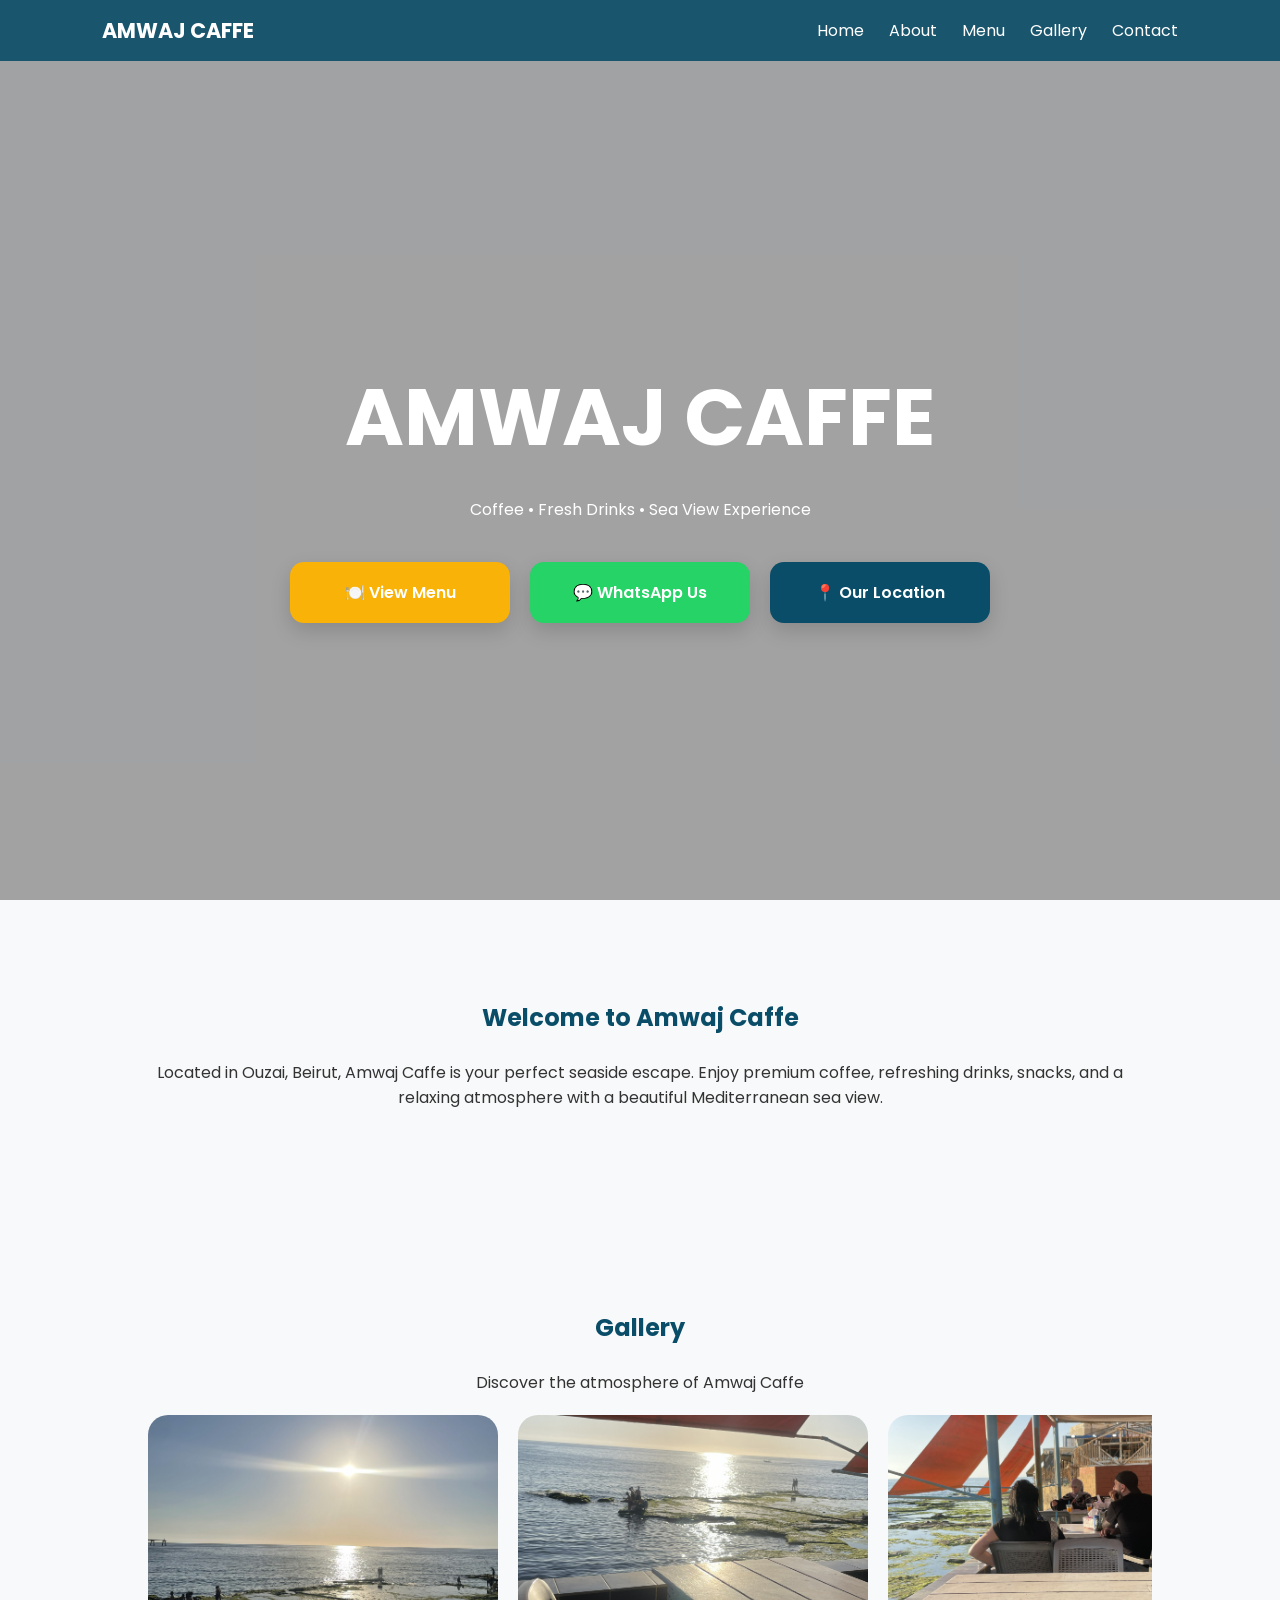
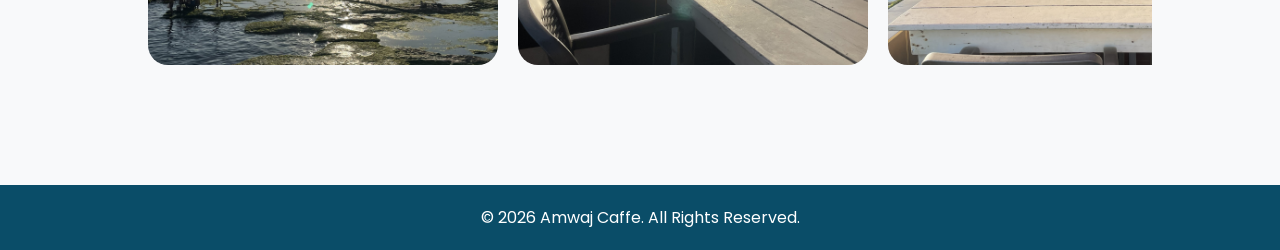
==== index.html @ bbf9ddc1 "." ====
<!DOCTYPE html>

<html lang="en">
<link rel="stylesheet" href="css/style.css">

<meta name="viewport" content="width=device-width, initial-scale=1.0">

<link href="https://fonts.googleapis.com/css2?family=Poppins:wght@300;400;500;600;700&display=swap" rel="stylesheet">
<link rel="icon" type="image/png" href="images/favicon.png">
<!-- NAVBAR -->

<header>
    <nav class="navbar">

    <div class="logo">
         AMWAJ CAFFE
    </div>

    <ul class="nav-links">
        <li><a href="#home">Home</a></li>
        <li><a href="#about">About</a></li>
        <li><a href="menu.html">Menu</a></li>
        <li><a href="#gallery">Gallery</a></li>
        <li><a href="#contact">Contact</a></li>
    </ul>

</nav>


</header>

<!-- HERO -->
<section id="home" class="hero">

    <div class="hero-content">

        <h1>AMWAJ CAFFE</h1>

        <p>Coffee • Fresh Drinks • Sea View Experience</p>

      <div class="action-panel">

    <!-- MENU -->
    <a href="menu.html" class="action-card menu">
        🍽️ View Menu
    </a>

    <!-- WHATSAPP -->
    <a href="https://wa.me/9613918683" target="_blank" class="action-card whatsapp">
        💬 WhatsApp Us
    </a>

    <!-- LOCATION -->
    <a href="https://maps.app.goo.gl/YJyVKjRDcAeYwZsJ9?g_st=ic" target="_blank" class="action-card location">
        📍 Our Location
    </a>

</div>
    </div>

</section>

<!-- ABOUT -->

<section id="about" class="section">

<h2>Welcome to Amwaj Caffe</h2>

<p>
    Located in Ouzai, Beirut, Amwaj Caffe is your perfect seaside escape.
    Enjoy premium coffee, refreshing drinks, snacks, and a relaxing atmosphere
    with a beautiful Mediterranean sea view.
</p>


</section>

<!-- GALLERY -->

<section id="gallery" class="section">


<h2>Gallery</h2>

<p>Discover the atmosphere of Amwaj Caffe</p>

<div class="gallery-slider">

    <img src="images/sea_view.jpg" alt="Sea View">
    <img src="images/table.jpg" alt="Table">
    <img src="images/tables.jpg" alt="Tables">
    <img src="images/mom.jpg" alt="Sunset">
    <img src="images/hookah.jpg" alt="Hookah">
    <img src="images/barista.jpg" alt="Barista">
    <img src="images/chips_stand.jpg" alt="Chips Stand">
    <img src="images/nestle.jpg" alt="Nestle">
    <!-- <img src="images/kaak.jpg" alt="Kaak"> -->
</div>  

</div>


</section>

</body>
<!-- FOOTER -->

<footer>
    <p>© 2026 Amwaj Caffe. All Rights Reserved.</p>
</footer>

</html>
---- css/style.css ----
*{
    margin:0;
    padding:0;
    box-sizing:border-box;
}

html{
    scroll-behavior:smooth;
}

body{
    font-family:'Poppins',sans-serif;
    background:#f8f9fa;
    color:#333;
}
.action-panel{
    display:flex;
    justify-content:center;
    gap:20px;

    margin-top:40px;
    flex-wrap:wrap;
}

.action-card{
    width:220px;
    padding:18px 20px;

    text-align:center;
    text-decoration:none;

    border-radius:14px;

    font-weight:600;
    font-size:16px;

    color:white;

    transition:0.3s ease;

    box-shadow:0 8px 20px rgba(0,0,0,0.15);
}

/* MENU */
.action-card.menu{
    background:#f9b208;
}

/* WHATSAPP */
.action-card.whatsapp{
    background:#25D366;
}

/* LOCATION */
.action-card.location{
    background:#0A4D68;
}

/* HOVER EFFECT */
.action-card:hover{
    transform:translateY(-5px);
    filter:brightness(1.05);
}
.navbar{
    position:fixed;
    top:0;
    left:0;
    width:100%;
    z-index:1000;

    display:flex;
    justify-content:space-between;
    align-items:center;

    padding:15px 8%;

    background:rgba(10,77,104,0.9);
    backdrop-filter: blur(10px);
}

.logo{
    display:flex;
    align-items:center;
    gap:10px;

    color:white;
    font-weight:700;
    font-size:1.3rem;
}

.logo-icon{
    width:28px;
    height:28px;
    object-fit:contain;
}
/* NAV LINKS */
.nav-links{
    display:flex;
    list-style:none;
    gap:25px;
}

.nav-links a{
    color:white;
    text-decoration:none;
}

/* HERO (FIXED PROPERLY) */
.hero{
    height:100vh;
    width:100%;

    background:url("../images/sea.jpg") center/cover no-repeat;

    position:relative;

    display:flex;
    align-items:center;
    justify-content:center;

    text-align:center;
    color:white;

    padding-top:80px; /* FIX NAVBAR SPACE */
}

/* DARK OVERLAY */
.hero::before{
    content:"";
    position:absolute;
    inset:0;
    background:rgba(0,0,0,0.35);
}

.hero-content{
    position:relative;
    z-index:2;
}

.hero-content h1{
    font-size:5rem;
    margin-bottom:20px;
}

/* BUTTON */
.btn{
    padding:14px 35px;
    background:#f9b208;
    color:white;
    text-decoration:none;
    border-radius:40px;
    display:inline-block;
}

/* CONTACT UNDER BUTTON */
.contact-mini{
    display:block;
    margin-top:15px;
    color:white;
    text-decoration:none;
    font-size:14px;
    opacity:0.9;
}

/* SECTIONS */
.section{
    padding:100px 10%;
    text-align:center;
}

.section h2{
    margin-bottom:25px;
    color:#0A4D68;
}

/* GALLERY */
.gallery-slider{
    display:flex;
    overflow-x:auto;
    gap:20px;
    padding:20px;
}

.gallery-slider img{
    min-width:350px;
    height:250px;
    object-fit:cover;
    border-radius:20px;
}

/* MAP BUTTON */
.map-btn{
    display:inline-block;
    margin-top:20px;
    padding:12px 25px;

    background:#19b7cf;
    color:white;

    border-radius:30px;
    text-decoration:none;

    transition:0.3s;
}

.map-btn:hover{
    background:#088395;
}

/* CONTACT LINK */
.contact-link{
    text-decoration:none;
    color:#0A4D68;
    font-weight:600;
}

/* MENU PAGE */
.menu-page{
    padding:140px 8% 80px;
}

.menu-page h1{
    text-align:center;
    margin-bottom:40px;
    color:#0A4D68;
}

.menu-grid{
    display:grid;
    grid-template-columns:repeat(auto-fit,minmax(300px,1fr));
    gap:25px;
}

.menu-card{
    background:white;
    padding:25px;
    border-radius:20px;
    box-shadow:0 10px 25px rgba(0,0,0,.08);
}

.menu-card h3{
    margin-bottom:20px;
    color:#0A4D68;
}

.menu-card ul{
    list-style:none;
}

.menu-card li{
    padding:8px 0;
    border-bottom:1px solid #eee;
}

/* FOOTER */
footer{
    background:#0A4D68;
    color:white;
    padding:20px;
    text-align:center;
}

/* MOBILE */
@media(max-width:768px){

    .navbar{
        flex-direction:column;
        gap:10px;
    }

    .nav-links{
        flex-wrap:wrap;
        justify-content:center;
        gap:10px;
    }

    .hero h1{
        font-size:2.5rem;
    }

    .gallery-slider img{
        min-width:280px;
    }
}
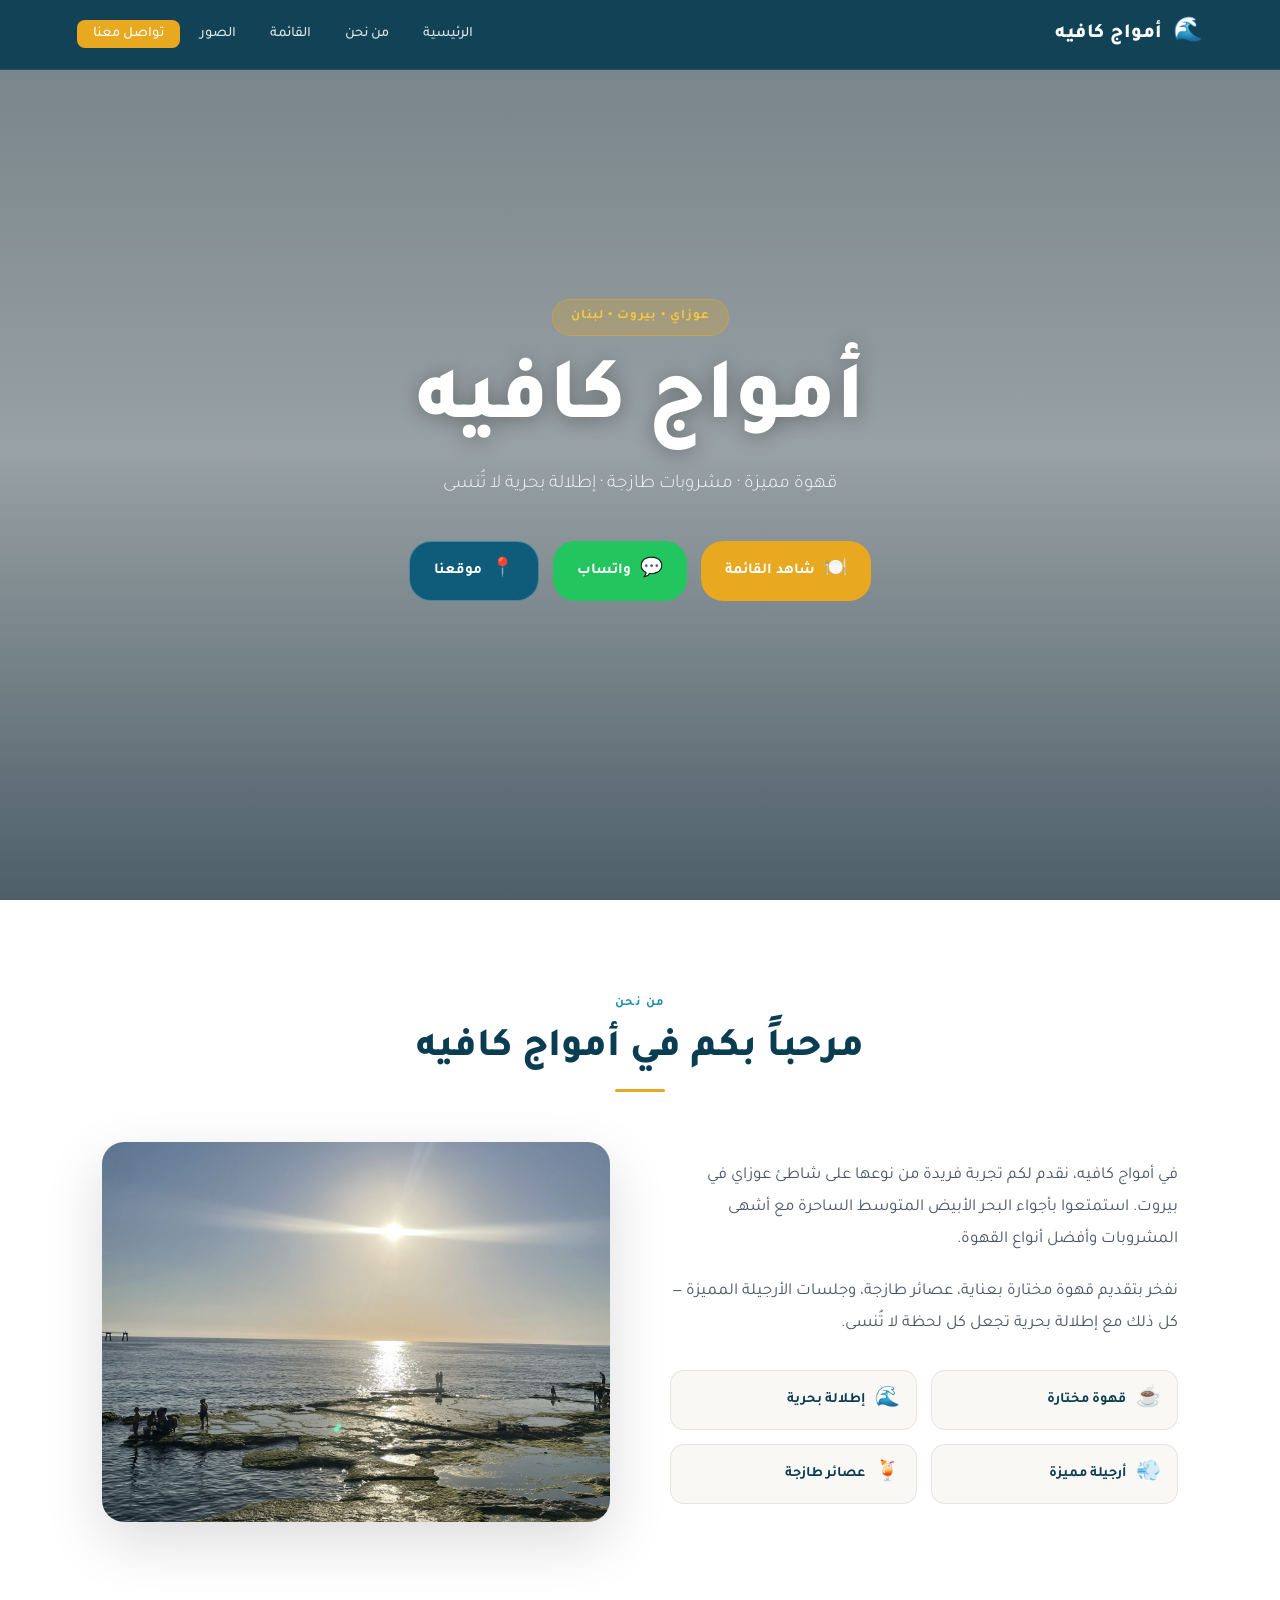
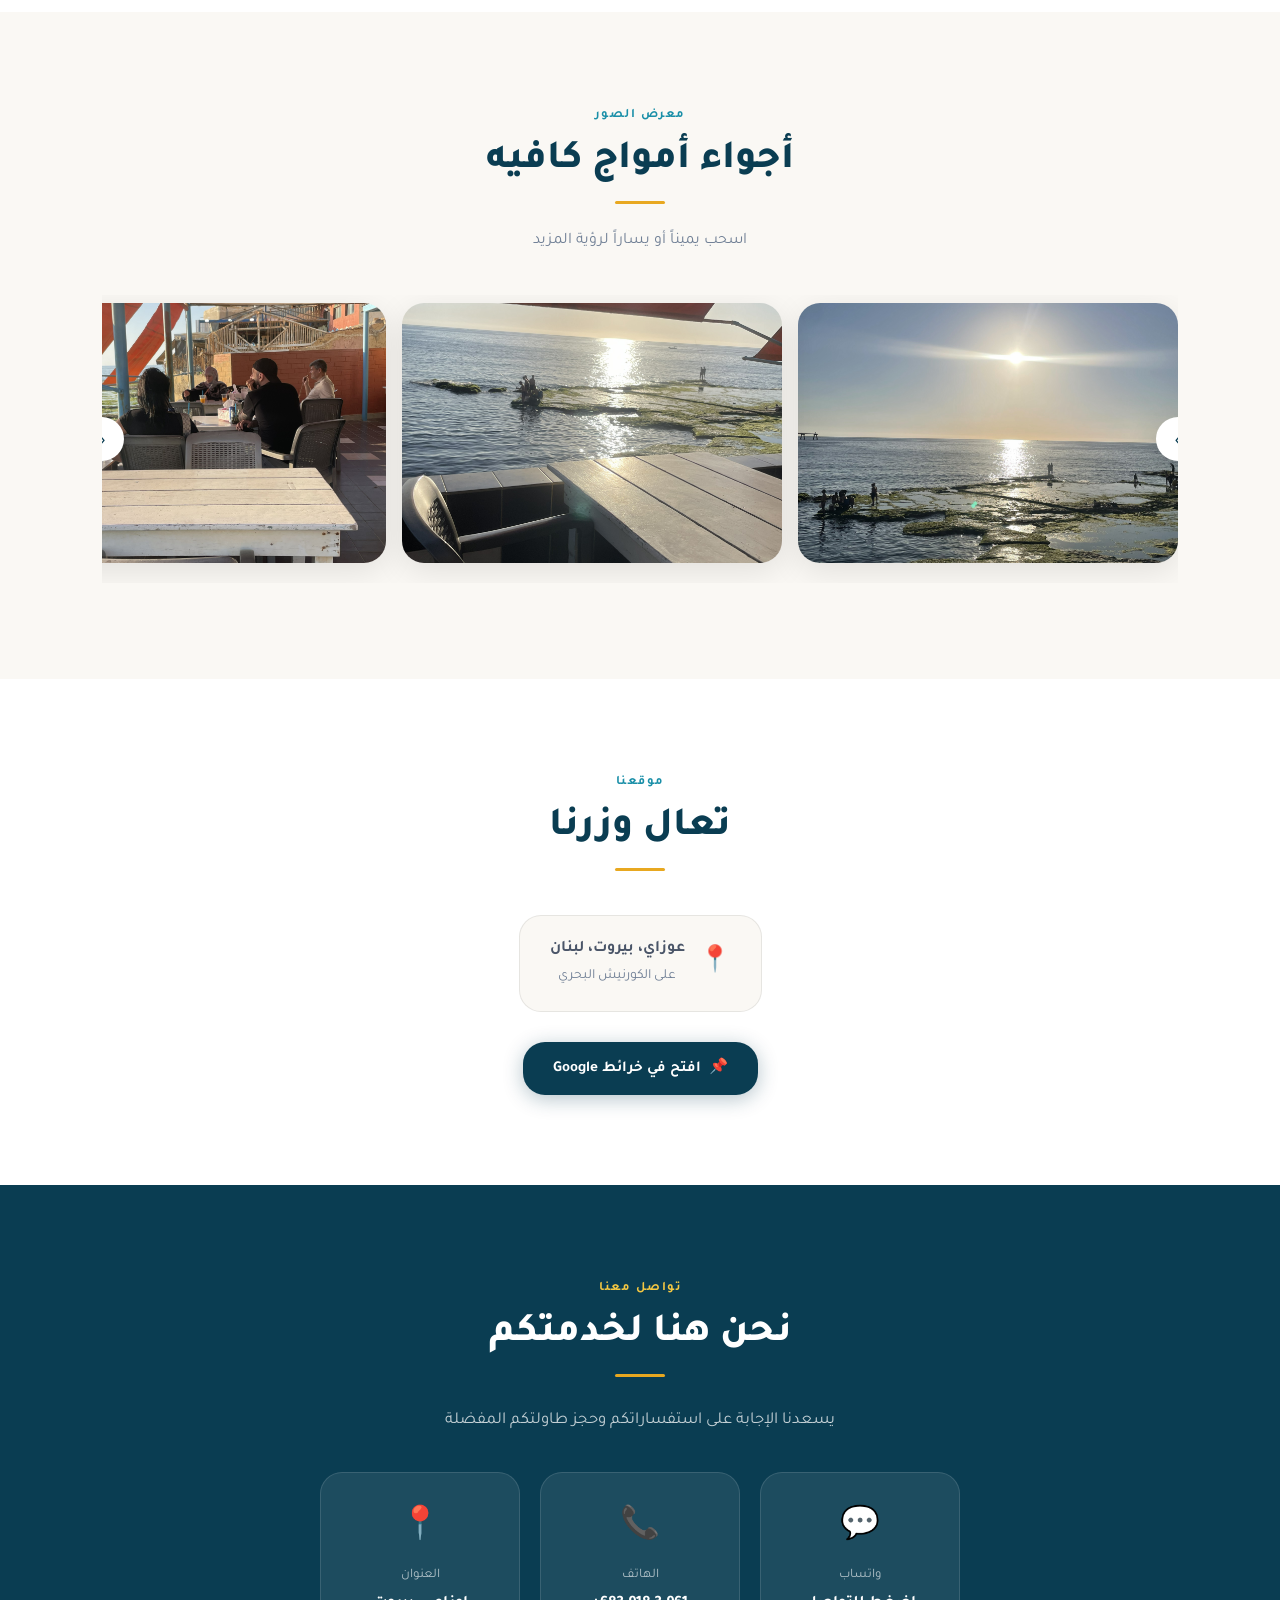
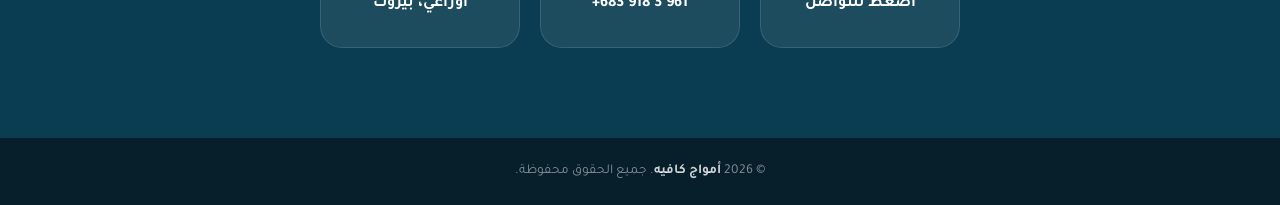
==== commit f306b3d0: "neww" ====
--- a/index.html
+++ b/index.html
@@ -1,112 +1,221 @@
 <!DOCTYPE html>
-
-<html lang="en">
-<link rel="stylesheet" href="css/style.css">
-
-<meta name="viewport" content="width=device-width, initial-scale=1.0">
-
-<link href="https://fonts.googleapis.com/css2?family=Poppins:wght@300;400;500;600;700&display=swap" rel="stylesheet">
-<link rel="icon" type="image/png" href="images/favicon.png">
-<!-- NAVBAR -->
-
+<html lang="ar" dir="rtl">
+<head>
+    <meta charset="UTF-8">
+    <meta name="viewport" content="width=device-width, initial-scale=1.0">
+    <title>أمواج كافيه | Amwaj Caffe</title>
+    <meta name="description" content="أمواج كافيه - قهوة مميزة، مشروبات طازجة، وإطلالة رائعة على البحر الأبيض المتوسط في عوزاي، بيروت">
+    <link rel="stylesheet" href="css/style.css">
+    <link rel="preconnect" href="https://fonts.googleapis.com">
+    <link rel="preconnect" href="https://fonts.gstatic.com" crossorigin>
+    <link href="https://fonts.googleapis.com/css2?family=Tajawal:wght@300;400;500;700;800&display=swap" rel="stylesheet">
+    <link rel="icon" type="image/png" href="images/favicon.png">
+</head>
+<body>
+
+<!-- ── MOBILE MENU ─────────────────────────── -->
+<div class="mobile-menu" id="mobileMenu">
+    <button class="mobile-close" id="mobileClose" aria-label="إغلاق القائمة">✕</button>
+    <a href="#home" onclick="closeMobileMenu()">الرئيسية</a>
+    <a href="#about" onclick="closeMobileMenu()">من نحن</a>
+    <a href="menu.html" onclick="closeMobileMenu()">القائمة</a>
+    <a href="#gallery" onclick="closeMobileMenu()">الصور</a>
+    <a href="#contact" onclick="closeMobileMenu()">اتصل بنا</a>
+</div>
+
+<!-- ── NAVBAR ──────────────────────────────── -->
 <header>
-    <nav class="navbar">
-
-    <div class="logo">
-         AMWAJ CAFFE
-    </div>
-
-    <ul class="nav-links">
-        <li><a href="#home">Home</a></li>
-        <li><a href="#about">About</a></li>
-        <li><a href="menu.html">Menu</a></li>
-        <li><a href="#gallery">Gallery</a></li>
-        <li><a href="#contact">Contact</a></li>
-    </ul>
-
-</nav>
-
-
+    <nav class="navbar" id="navbar">
+        <div class="logo">
+            <span class="logo-wave">🌊</span>
+            أمواج كافيه
+        </div>
+
+        <ul class="nav-links">
+            <li><a href="#home">الرئيسية</a></li>
+            <li><a href="#about">من نحن</a></li>
+            <li><a href="menu.html">القائمة</a></li>
+            <li><a href="#gallery">الصور</a></li>
+            <li><a href="#contact" class="nav-cta">تواصل معنا</a></li>
+        </ul>
+
+        <button class="hamburger" id="hamburger" aria-label="فتح القائمة">
+            <span></span>
+            <span></span>
+            <span></span>
+        </button>
+    </nav>
 </header>
 
-<!-- HERO -->
+<!-- ── HERO ────────────────────────────────── -->
 <section id="home" class="hero">
-
+    <div class="hero-overlay"></div>
     <div class="hero-content">
-
-        <h1>AMWAJ CAFFE</h1>
-
-        <p>Coffee • Fresh Drinks • Sea View Experience</p>
-
-      <div class="action-panel">
-
-    <!-- MENU -->
-    <a href="menu.html" class="action-card menu">
-        🍽️ View Menu
+        <span class="hero-badge">عوزاي • بيروت • لبنان</span>
+        <h1>أمواج كافيه</h1>
+        <p>قهوة مميزة · مشروبات طازجة · إطلالة بحرية لا تُنسى</p>
+
+        <div class="action-panel">
+            <a href="menu.html" class="action-card menu">
+                <span class="icon">🍽️</span>
+                شاهد القائمة
+            </a>
+            <a href="https://wa.me/9613918683" target="_blank" rel="noopener" class="action-card whatsapp">
+                <span class="icon">💬</span>
+                واتساب
+            </a>
+            <a href="https://maps.app.goo.gl/YJyVKjRDcAeYwZsJ9" target="_blank" rel="noopener" class="action-card location">
+                <span class="icon">📍</span>
+                موقعنا
+            </a>
+        </div>
+    </div>
+</section>
+
+<!-- ── ABOUT ────────────────────────────────── -->
+<section id="about" class="section about-section">
+    <div style="text-align:center; margin-bottom: 50px;">
+        <span class="section-label">من نحن</span>
+        <h2>مرحباً بكم في أمواج كافيه</h2>
+        <div class="section-divider"></div>
+    </div>
+
+    <div class="about-grid">
+        <div class="about-text">
+            <p>
+                في أمواج كافيه، نقدم لكم تجربة فريدة من نوعها على شاطئ عوزاي في بيروت. استمتعوا بأجواء البحر الأبيض المتوسط الساحرة مع أشهى المشروبات وأفضل أنواع القهوة.
+            </p>
+            <p>
+                نفخر بتقديم قهوة مختارة بعناية، عصائر طازجة، وجلسات الأرجيلة المميزة — كل ذلك مع إطلالة بحرية تجعل كل لحظة لا تُنسى.
+            </p>
+            <div class="about-features">
+                <div class="feature-chip">
+                    <span class="chip-icon">☕</span>
+                    قهوة مختارة
+                </div>
+                <div class="feature-chip">
+                    <span class="chip-icon">🌊</span>
+                    إطلالة بحرية
+                </div>
+                <div class="feature-chip">
+                    <span class="chip-icon">💨</span>
+                    أرجيلة مميزة
+                </div>
+                <div class="feature-chip">
+                    <span class="chip-icon">🍹</span>
+                    عصائر طازجة
+                </div>
+            </div>
+        </div>
+        <div class="about-image-wrap">
+            <img src="images/sea_view.jpg" alt="إطلالة بحرية من أمواج كافيه" loading="lazy">
+        </div>
+    </div>
+</section>
+
+<!-- ── GALLERY ──────────────────────────────── -->
+<section id="gallery" class="section gallery-section text-center">
+    <span class="section-label">معرض الصور</span>
+    <h2>أجواء أمواج كافيه</h2>
+    <div class="section-divider"></div>
+    <p style="color: var(--text-light); margin-bottom: 10px;">اسحب يميناً أو يساراً لرؤية المزيد</p>
+
+    <div class="gallery-track-wrap">
+        <button class="gallery-arrow prev" id="galleryPrev" aria-label="السابق">&#8250;</button>
+        <button class="gallery-arrow next" id="galleryNext" aria-label="التالي">&#8249;</button>
+
+        <div class="gallery-track" id="galleryTrack">
+            <div class="gallery-item">
+                <img src="images/sea_view.jpg" alt="إطلالة البحر" loading="lazy">
+                <div class="gallery-item-overlay"></div>
+            </div>
+            <div class="gallery-item">
+                <img src="images/table.jpg" alt="طاولات المقهى" loading="lazy">
+                <div class="gallery-item-overlay"></div>
+            </div>
+            <div class="gallery-item">
+                <img src="images/tables.jpg" alt="صالة الجلوس" loading="lazy">
+                <div class="gallery-item-overlay"></div>
+            </div>
+            <div class="gallery-item">
+                <img src="images/mom.jpg" alt="غروب الشمس" loading="lazy">
+                <div class="gallery-item-overlay"></div>
+            </div>
+            <div class="gallery-item">
+                <img src="images/hookah.jpg" alt="الأرجيلة" loading="lazy">
+                <div class="gallery-item-overlay"></div>
+            </div>
+            <div class="gallery-item">
+                <img src="images/barista.jpg" alt="البريستا" loading="lazy">
+                <div class="gallery-item-overlay"></div>
+            </div>
+            <div class="gallery-item">
+                <img src="images/chips_stand.jpg" alt="ركن الوجبات الخفيفة" loading="lazy">
+                <div class="gallery-item-overlay"></div>
+            </div>
+            <div class="gallery-item">
+                <img src="images/nestle.jpg" alt="نستله" loading="lazy">
+                <div class="gallery-item-overlay"></div>
+            </div>
+        </div>
+    </div>
+
+    <div class="gallery-dots" id="galleryDots"></div>
+</section>
+
+<!-- ── LOCATION ─────────────────────────────── -->
+<section id="location" class="section location-section">
+    <span class="section-label">موقعنا</span>
+    <h2>تعال وزرنا</h2>
+    <div class="section-divider"></div>
+
+    <div class="location-card">
+        <span class="loc-icon">📍</span>
+        <div>
+            <strong>عوزاي، بيروت، لبنان</strong><br>
+            <span style="font-size:0.87rem; color:var(--text-light);">على الكورنيش البحري</span>
+        </div>
+    </div>
+
+    <br>
+
+    <a href="https://maps.app.goo.gl/YJyVKjRDcAeYwZsJ9" target="_blank" rel="noopener" class="map-btn">
+        <span>📌</span>
+        افتح في خرائط Google
     </a>
-
-    <!-- WHATSAPP -->
-    <a href="https://wa.me/9613918683" target="_blank" class="action-card whatsapp">
-        💬 WhatsApp Us
-    </a>
-
-    <!-- LOCATION -->
-    <a href="https://maps.app.goo.gl/YJyVKjRDcAeYwZsJ9?g_st=ic" target="_blank" class="action-card location">
-        📍 Our Location
-    </a>
-
-</div>
-    </div>
-
-</section>
-
-<!-- ABOUT -->
-
-<section id="about" class="section">
-
-<h2>Welcome to Amwaj Caffe</h2>
-
-<p>
-    Located in Ouzai, Beirut, Amwaj Caffe is your perfect seaside escape.
-    Enjoy premium coffee, refreshing drinks, snacks, and a relaxing atmosphere
-    with a beautiful Mediterranean sea view.
-</p>
-
-
-</section>
-
-<!-- GALLERY -->
-
-<section id="gallery" class="section">
-
-
-<h2>Gallery</h2>
-
-<p>Discover the atmosphere of Amwaj Caffe</p>
-
-<div class="gallery-slider">
-
-    <img src="images/sea_view.jpg" alt="Sea View">
-    <img src="images/table.jpg" alt="Table">
-    <img src="images/tables.jpg" alt="Tables">
-    <img src="images/mom.jpg" alt="Sunset">
-    <img src="images/hookah.jpg" alt="Hookah">
-    <img src="images/barista.jpg" alt="Barista">
-    <img src="images/chips_stand.jpg" alt="Chips Stand">
-    <img src="images/nestle.jpg" alt="Nestle">
-    <!-- <img src="images/kaak.jpg" alt="Kaak"> -->
-</div>  
-
-</div>
-
-
-</section>
-
+</section>
+
+<!-- ── CONTACT ──────────────────────────────── -->
+<section id="contact" class="section contact-section">
+    <span class="section-label">تواصل معنا</span>
+    <h2>نحن هنا لخدمتكم</h2>
+    <div class="section-divider"></div>
+    <p>يسعدنا الإجابة على استفساراتكم وحجز طاولتكم المفضلة</p>
+
+    <div class="contact-cards">
+        <a href="https://wa.me/9613918683" target="_blank" rel="noopener" class="contact-card">
+            <span class="cc-icon">💬</span>
+            <span class="cc-label">واتساب</span>
+            <span class="cc-value">اضغط للتواصل</span>
+        </a>
+        <a href="tel:+9613918683" class="contact-card">
+            <span class="cc-icon">📞</span>
+            <span class="cc-label">الهاتف</span>
+            <span class="cc-value">961 3 918 683+</span>
+        </a>
+        <a href="#location" class="contact-card">
+            <span class="cc-icon">📍</span>
+            <span class="cc-label">العنوان</span>
+            <span class="cc-value">اوزاعي، بيروت</span>
+        </a>
+    </div>
+</section>
+
+<!-- ── FOOTER ───────────────────────────────── -->
+<footer>
+    <p>© 2026 <strong>أمواج كافيه</strong>. جميع الحقوق محفوظة.</p>
+</footer>
+
+<script src="js/script.js"></script>
 </body>
-<!-- FOOTER -->
-
-<footer>
-    <p>© 2026 Amwaj Caffe. All Rights Reserved.</p>
-</footer>
-
-</html>
+</html>
--- a/css/style.css
+++ b/css/style.css
@@ -1,284 +1,856 @@
-*{
-    margin:0;
-    padding:0;
-    box-sizing:border-box;
-}
-
-html{
-    scroll-behavior:smooth;
-}
-
-body{
-    font-family:'Poppins',sans-serif;
-    background:#f8f9fa;
-    color:#333;
-}
-.action-panel{
-    display:flex;
-    justify-content:center;
-    gap:20px;
-
-    margin-top:40px;
-    flex-wrap:wrap;
-}
-
-.action-card{
-    width:220px;
-    padding:18px 20px;
-
-    text-align:center;
-    text-decoration:none;
-
-    border-radius:14px;
-
-    font-weight:600;
-    font-size:16px;
-
-    color:white;
-
-    transition:0.3s ease;
-
-    box-shadow:0 8px 20px rgba(0,0,0,0.15);
-}
-
-/* MENU */
-.action-card.menu{
-    background:#f9b208;
-}
-
-/* WHATSAPP */
-.action-card.whatsapp{
-    background:#25D366;
-}
-
-/* LOCATION */
-.action-card.location{
-    background:#0A4D68;
-}
-
-/* HOVER EFFECT */
-.action-card:hover{
-    transform:translateY(-5px);
-    filter:brightness(1.05);
-}
-.navbar{
-    position:fixed;
-    top:0;
-    left:0;
-    width:100%;
-    z-index:1000;
-
-    display:flex;
-    justify-content:space-between;
-    align-items:center;
-
-    padding:15px 8%;
-
-    background:rgba(10,77,104,0.9);
-    backdrop-filter: blur(10px);
-}
-
-.logo{
-    display:flex;
-    align-items:center;
-    gap:10px;
-
-    color:white;
-    font-weight:700;
-    font-size:1.3rem;
-}
-
-.logo-icon{
-    width:28px;
-    height:28px;
-    object-fit:contain;
-}
-/* NAV LINKS */
-.nav-links{
-    display:flex;
-    list-style:none;
-    gap:25px;
-}
-
-.nav-links a{
-    color:white;
-    text-decoration:none;
-}
-
-/* HERO (FIXED PROPERLY) */
-.hero{
-    height:100vh;
-    width:100%;
-
-    background:url("../images/sea.jpg") center/cover no-repeat;
-
-    position:relative;
-
-    display:flex;
-    align-items:center;
-    justify-content:center;
-
-    text-align:center;
-    color:white;
-
-    padding-top:80px; /* FIX NAVBAR SPACE */
-}
-
-/* DARK OVERLAY */
-.hero::before{
-    content:"";
-    position:absolute;
-    inset:0;
-    background:rgba(0,0,0,0.35);
-}
-
-.hero-content{
-    position:relative;
-    z-index:2;
-}
-
-.hero-content h1{
-    font-size:5rem;
-    margin-bottom:20px;
-}
-
-/* BUTTON */
-.btn{
-    padding:14px 35px;
-    background:#f9b208;
-    color:white;
-    text-decoration:none;
-    border-radius:40px;
-    display:inline-block;
-}
-
-/* CONTACT UNDER BUTTON */
-.contact-mini{
-    display:block;
-    margin-top:15px;
-    color:white;
-    text-decoration:none;
-    font-size:14px;
-    opacity:0.9;
-}
-
-/* SECTIONS */
-.section{
-    padding:100px 10%;
-    text-align:center;
-}
-
-.section h2{
-    margin-bottom:25px;
-    color:#0A4D68;
-}
-
-/* GALLERY */
-.gallery-slider{
-    display:flex;
-    overflow-x:auto;
-    gap:20px;
-    padding:20px;
-}
-
-.gallery-slider img{
-    min-width:350px;
-    height:250px;
-    object-fit:cover;
-    border-radius:20px;
-}
-
-/* MAP BUTTON */
-.map-btn{
-    display:inline-block;
-    margin-top:20px;
-    padding:12px 25px;
-
-    background:#19b7cf;
-    color:white;
-
-    border-radius:30px;
-    text-decoration:none;
-
-    transition:0.3s;
-}
-
-.map-btn:hover{
-    background:#088395;
-}
-
-/* CONTACT LINK */
-.contact-link{
-    text-decoration:none;
-    color:#0A4D68;
-    font-weight:600;
-}
-
-/* MENU PAGE */
-.menu-page{
-    padding:140px 8% 80px;
-}
-
-.menu-page h1{
-    text-align:center;
-    margin-bottom:40px;
-    color:#0A4D68;
-}
-
-.menu-grid{
-    display:grid;
-    grid-template-columns:repeat(auto-fit,minmax(300px,1fr));
-    gap:25px;
-}
-
-.menu-card{
-    background:white;
-    padding:25px;
-    border-radius:20px;
-    box-shadow:0 10px 25px rgba(0,0,0,.08);
-}
-
-.menu-card h3{
-    margin-bottom:20px;
-    color:#0A4D68;
-}
-
-.menu-card ul{
-    list-style:none;
-}
-
-.menu-card li{
-    padding:8px 0;
-    border-bottom:1px solid #eee;
-}
-
-/* FOOTER */
-footer{
-    background:#0A4D68;
-    color:white;
-    padding:20px;
-    text-align:center;
-}
-
-/* MOBILE */
-@media(max-width:768px){
-
-    .navbar{
-        flex-direction:column;
-        gap:10px;
+@import url('https://fonts.googleapis.com/css2?family=Tajawal:wght@300;400;500;700;800&display=swap');
+
+*, *::before, *::after {
+    margin: 0;
+    padding: 0;
+    box-sizing: border-box;
+}
+
+:root {
+    --ocean-deep: #0a3d52;
+    --ocean-mid:  #0e5c7a;
+    --ocean-light:#1a8fa8;
+    --gold:       #e8a820;
+    --gold-light: #f5c842;
+    --cream:      #faf8f4;
+    --white:      #ffffff;
+    --text-dark:  #1a1a2e;
+    --text-mid:   #4a5568;
+    --text-light: #718096;
+    --border:     rgba(0,0,0,0.08);
+    --shadow-sm:  0 2px 12px rgba(0,0,0,0.06);
+    --shadow-md:  0 8px 32px rgba(0,0,0,0.10);
+    --shadow-lg:  0 20px 60px rgba(0,0,0,0.14);
+    --radius-sm:  8px;
+    --radius-md:  14px;
+    --radius-lg:  22px;
+    --radius-xl:  32px;
+}
+
+html {
+    scroll-behavior: smooth;
+    font-size: 16px;
+}
+
+body {
+    font-family: 'Tajawal', sans-serif;
+    background: var(--cream);
+    color: var(--text-dark);
+    direction: rtl;
+    text-align: right;
+    overflow-x: hidden;
+    line-height: 1.7;
+}
+
+/* ── SCROLLBAR ─────────────────────────────── */
+::-webkit-scrollbar { width: 6px; height: 6px; }
+::-webkit-scrollbar-track { background: transparent; }
+::-webkit-scrollbar-thumb { background: var(--ocean-light); border-radius: 3px; }
+
+/* ── NAVBAR ────────────────────────────────── */
+.navbar {
+    position: fixed;
+    top: 0; left: 0;
+    width: 100%;
+    z-index: 1000;
+    display: flex;
+    justify-content: space-between;
+    align-items: center;
+    padding: 0 6%;
+    height: 70px;
+    background: rgba(10, 61, 82, 0.92);
+    backdrop-filter: blur(16px);
+    -webkit-backdrop-filter: blur(16px);
+    border-bottom: 1px solid rgba(255,255,255,0.08);
+    transition: background 0.3s;
+}
+
+.navbar.scrolled {
+    background: rgba(10, 61, 82, 0.98);
+    height: 62px;
+}
+
+.logo {
+    display: flex;
+    align-items: center;
+    gap: 10px;
+    color: white;
+    font-weight: 800;
+    font-size: 1.25rem;
+    letter-spacing: 0.5px;
+    text-decoration: none;
+}
+
+.logo-wave {
+    font-size: 1.5rem;
+}
+
+.nav-links {
+    display: flex;
+    list-style: none;
+    gap: 6px;
+    align-items: center;
+}
+
+.nav-links a {
+    color: rgba(255,255,255,0.85);
+    text-decoration: none;
+    font-size: 0.9rem;
+    font-weight: 500;
+    padding: 7px 14px;
+    border-radius: var(--radius-sm);
+    transition: all 0.2s;
+}
+
+.nav-links a:hover {
+    color: white;
+    background: rgba(255,255,255,0.12);
+}
+
+.nav-links a.active {
+    color: var(--gold-light);
+}
+
+.nav-cta {
+    background: var(--gold) !important;
+    color: white !important;
+    border-radius: var(--radius-sm) !important;
+    padding: 7px 16px !important;
+}
+
+.nav-cta:hover {
+    background: var(--gold-light) !important;
+}
+
+/* Hamburger */
+.hamburger {
+    display: none;
+    flex-direction: column;
+    gap: 5px;
+    cursor: pointer;
+    padding: 4px;
+}
+.hamburger span {
+    width: 24px; height: 2px;
+    background: white;
+    border-radius: 2px;
+    transition: 0.3s;
+}
+
+/* ── HERO ──────────────────────────────────── */
+.hero {
+    height: 100vh;
+    min-height: 600px;
+    width: 100%;
+    background: url('../images/sea.jpg') center/cover no-repeat;
+    position: relative;
+    display: flex;
+    align-items: center;
+    justify-content: center;
+    text-align: center;
+    color: white;
+}
+
+.hero-overlay {
+    position: absolute;
+    inset: 0;
+    background: linear-gradient(
+        to bottom,
+        rgba(5,30,45,0.55) 0%,
+        rgba(5,30,45,0.4) 50%,
+        rgba(5,30,45,0.7) 100%
+    );
+}
+
+.hero-content {
+    position: relative;
+    z-index: 2;
+    padding: 0 20px;
+    max-width: 720px;
+}
+
+.hero-badge {
+    display: inline-block;
+    background: rgba(232,168,32,0.25);
+    border: 1px solid rgba(232,168,32,0.5);
+    color: var(--gold-light);
+    font-size: 0.82rem;
+    font-weight: 600;
+    letter-spacing: 1px;
+    padding: 6px 18px;
+    border-radius: 40px;
+    margin-bottom: 20px;
+}
+
+.hero-content h1 {
+    font-size: clamp(2.8rem, 7vw, 5.5rem);
+    font-weight: 800;
+    line-height: 1.1;
+    margin-bottom: 16px;
+    text-shadow: 0 2px 20px rgba(0,0,0,0.3);
+}
+
+.hero-content p {
+    font-size: clamp(1rem, 2.5vw, 1.2rem);
+    font-weight: 300;
+    opacity: 0.9;
+    margin-bottom: 40px;
+}
+
+/* ── ACTION BUTTONS ────────────────────────── */
+.action-panel {
+    display: flex;
+    justify-content: center;
+    gap: 14px;
+    flex-wrap: wrap;
+}
+
+.action-card {
+    display: flex;
+    align-items: center;
+    gap: 9px;
+    padding: 13px 24px;
+    border-radius: var(--radius-lg);
+    font-weight: 700;
+    font-size: 0.95rem;
+    color: white;
+    text-decoration: none;
+    transition: transform 0.25s, box-shadow 0.25s;
+    white-space: nowrap;
+}
+
+.action-card:hover {
+    transform: translateY(-3px);
+    box-shadow: 0 12px 30px rgba(0,0,0,0.25);
+}
+
+.action-card:active {
+    transform: translateY(0);
+}
+
+.action-card .icon {
+    font-size: 1.15rem;
+    flex-shrink: 0;
+}
+
+.action-card.menu     { background: var(--gold); }
+.action-card.whatsapp { background: #22c55e; }
+.action-card.location { background: var(--ocean-mid); border: 1.5px solid rgba(255,255,255,0.25); }
+
+/* ── SECTIONS ──────────────────────────────── */
+.section {
+    padding: 90px 8%;
+}
+
+.section-label {
+    display: inline-block;
+    color: var(--ocean-light);
+    font-size: 0.8rem;
+    font-weight: 700;
+    letter-spacing: 1.5px;
+    text-transform: uppercase;
+    margin-bottom: 10px;
+}
+
+.section h2 {
+    font-size: clamp(1.7rem, 4vw, 2.5rem);
+    font-weight: 800;
+    color: var(--ocean-deep);
+    margin-bottom: 16px;
+    line-height: 1.2;
+}
+
+.section-divider {
+    width: 50px;
+    height: 3px;
+    background: var(--gold);
+    border-radius: 2px;
+    margin: 0 auto 24px;
+}
+
+.section.text-center { text-align: center; }
+
+/* ── ABOUT ─────────────────────────────────── */
+.about-section {
+    background: white;
+}
+
+.about-grid {
+    display: grid;
+    grid-template-columns: 1fr 1fr;
+    gap: 60px;
+    align-items: center;
+    margin-top: 50px;
+    text-align: right;
+}
+
+.about-text p {
+    font-size: 1.05rem;
+    color: var(--text-mid);
+    margin-bottom: 20px;
+    line-height: 1.9;
+}
+
+.about-features {
+    display: grid;
+    grid-template-columns: 1fr 1fr;
+    gap: 14px;
+    margin-top: 30px;
+}
+
+.feature-chip {
+    display: flex;
+    align-items: center;
+    gap: 10px;
+    background: var(--cream);
+    padding: 12px 16px;
+    border-radius: var(--radius-md);
+    font-size: 0.9rem;
+    font-weight: 600;
+    color: var(--ocean-deep);
+    border: 1px solid var(--border);
+}
+
+.feature-chip .chip-icon {
+    font-size: 1.25rem;
+    flex-shrink: 0;
+}
+
+.about-image-wrap {
+    position: relative;
+    border-radius: var(--radius-lg);
+    overflow: hidden;
+    aspect-ratio: 4/3;
+    box-shadow: var(--shadow-lg);
+}
+
+.about-image-wrap img {
+    width: 100%; height: 100%;
+    object-fit: cover;
+}
+
+/* ── GALLERY ───────────────────────────────── */
+.gallery-section {
+    background: var(--cream);
+}
+
+.gallery-track-wrap {
+    position: relative;
+    margin-top: 40px;
+    overflow: hidden;
+}
+
+.gallery-track {
+    display: flex;
+    gap: 16px;
+    overflow-x: auto;
+    scroll-snap-type: x mandatory;
+    -webkit-overflow-scrolling: touch;
+    padding: 8px 4px 20px;
+    scrollbar-width: none;
+}
+
+.gallery-track::-webkit-scrollbar { display: none; }
+
+.gallery-item {
+    flex: 0 0 auto;
+    width: clamp(260px, 35vw, 380px);
+    height: 260px;
+    border-radius: var(--radius-lg);
+    overflow: hidden;
+    scroll-snap-align: start;
+    position: relative;
+    box-shadow: var(--shadow-md);
+    cursor: pointer;
+}
+
+.gallery-item img {
+    width: 100%; height: 100%;
+    object-fit: cover;
+    transition: transform 0.4s ease;
+    display: block;
+}
+
+.gallery-item:hover img {
+    transform: scale(1.05);
+}
+
+.gallery-item-overlay {
+    position: absolute;
+    inset: 0;
+    background: linear-gradient(to top, rgba(10,61,82,0.6) 0%, transparent 60%);
+    opacity: 0;
+    transition: opacity 0.3s;
+}
+
+.gallery-item:hover .gallery-item-overlay {
+    opacity: 1;
+}
+
+/* Scroll arrows */
+.gallery-arrow {
+    position: absolute;
+    top: 50%; transform: translateY(-50%);
+    width: 44px; height: 44px;
+    background: white;
+    border-radius: 50%;
+    border: none;
+    cursor: pointer;
+    display: flex; align-items: center; justify-content: center;
+    font-size: 1.1rem;
+    color: var(--ocean-deep);
+    box-shadow: var(--shadow-md);
+    z-index: 10;
+    transition: all 0.2s;
+}
+
+.gallery-arrow:hover {
+    background: var(--ocean-deep);
+    color: white;
+}
+
+.gallery-arrow.prev { right: -22px; }
+.gallery-arrow.next { left: -22px; }
+
+/* Dots */
+.gallery-dots {
+    display: flex;
+    justify-content: center;
+    gap: 7px;
+    margin-top: 6px;
+}
+
+.gallery-dot {
+    width: 7px; height: 7px;
+    border-radius: 50%;
+    background: var(--ocean-light);
+    opacity: 0.3;
+    cursor: pointer;
+    transition: all 0.25s;
+    border: none;
+}
+
+.gallery-dot.active {
+    opacity: 1;
+    width: 22px;
+    border-radius: 4px;
+    background: var(--ocean-deep);
+}
+
+/* ── LOCATION ──────────────────────────────── */
+.location-section {
+    background: white;
+    text-align: center;
+}
+
+.location-card {
+    display: inline-flex;
+    align-items: center;
+    gap: 14px;
+    background: var(--cream);
+    border: 1px solid var(--border);
+    border-radius: var(--radius-lg);
+    padding: 20px 30px;
+    margin: 20px 0 30px;
+    font-size: 1rem;
+    color: var(--text-mid);
+}
+
+.location-card .loc-icon {
+    font-size: 1.6rem;
+}
+
+.map-btn {
+    display: inline-flex;
+    align-items: center;
+    gap: 8px;
+    background: var(--ocean-deep);
+    color: white;
+    padding: 14px 30px;
+    border-radius: var(--radius-lg);
+    text-decoration: none;
+    font-weight: 700;
+    font-size: 0.95rem;
+    transition: all 0.25s;
+    box-shadow: 0 4px 20px rgba(10,61,82,0.3);
+}
+
+.map-btn:hover {
+    background: var(--ocean-mid);
+    transform: translateY(-2px);
+    box-shadow: 0 8px 25px rgba(10,61,82,0.35);
+}
+
+/* ── CONTACT ───────────────────────────────── */
+.contact-section {
+    background: var(--ocean-deep);
+    color: white;
+    text-align: center;
+}
+
+.contact-section h2 {
+    color: white;
+}
+
+.contact-section .section-label {
+    color: var(--gold-light);
+}
+
+.contact-section .section-divider {
+    background: var(--gold);
+    margin: 0 auto 30px;
+}
+
+.contact-section p {
+    color: rgba(255,255,255,0.75);
+    font-size: 1.05rem;
+    margin-bottom: 36px;
+}
+
+.contact-cards {
+    display: flex;
+    justify-content: center;
+    gap: 20px;
+    flex-wrap: wrap;
+}
+
+.contact-card {
+    background: rgba(255,255,255,0.08);
+    border: 1px solid rgba(255,255,255,0.12);
+    border-radius: var(--radius-lg);
+    padding: 28px 32px;
+    min-width: 200px;
+    text-decoration: none;
+    color: white;
+    transition: all 0.25s;
+    text-align: center;
+}
+
+.contact-card:hover {
+    background: rgba(255,255,255,0.14);
+    transform: translateY(-3px);
+}
+
+.contact-card .cc-icon {
+    font-size: 2rem;
+    margin-bottom: 10px;
+    display: block;
+}
+
+.contact-card .cc-label {
+    font-size: 0.82rem;
+    opacity: 0.65;
+    margin-bottom: 4px;
+    display: block;
+}
+
+.contact-card .cc-value {
+    font-size: 1rem;
+    font-weight: 700;
+}
+
+/* ── FOOTER ────────────────────────────────── */
+footer {
+    background: #071e2b;
+    color: rgba(255,255,255,0.5);
+    text-align: center;
+    padding: 22px 20px;
+    font-size: 0.85rem;
+}
+
+footer strong { color: rgba(255,255,255,0.8); }
+
+/* ══════════════════════════════════════════
+   MENU PAGE
+══════════════════════════════════════════ */
+.menu-page-wrap {
+    padding-top: 70px;
+    min-height: 100vh;
+    background: var(--cream);
+}
+
+.menu-hero {
+    background: var(--ocean-deep);
+    padding: 50px 8% 40px;
+    text-align: center;
+    color: white;
+    position: relative;
+    overflow: hidden;
+}
+
+.menu-hero::before {
+    content: '';
+    position: absolute;
+    inset: 0;
+    background: url('../images/sea.jpg') center/cover no-repeat;
+    opacity: 0.15;
+}
+
+.menu-hero-content {
+    position: relative;
+    z-index: 1;
+}
+
+.menu-hero h1 {
+    font-size: clamp(2rem, 5vw, 3.2rem);
+    font-weight: 800;
+    margin-bottom: 10px;
+}
+
+.menu-hero p {
+    opacity: 0.75;
+    font-size: 1rem;
+}
+
+/* Tab filters */
+.menu-tabs-wrap {
+    background: white;
+    padding: 0 8%;
+    border-bottom: 1px solid var(--border);
+    position: sticky;
+    top: 70px;
+    z-index: 100;
+    display: flex;
+    gap: 0;
+    overflow-x: auto;
+    scrollbar-width: none;
+}
+
+.menu-tabs-wrap::-webkit-scrollbar { display: none; }
+
+.menu-tab {
+    display: flex;
+    align-items: center;
+    gap: 7px;
+    padding: 16px 20px;
+    border: none;
+    background: none;
+    cursor: pointer;
+    font-family: 'Tajawal', sans-serif;
+    font-size: 0.92rem;
+    font-weight: 600;
+    color: var(--text-light);
+    white-space: nowrap;
+    border-bottom: 3px solid transparent;
+    margin-bottom: -1px;
+    transition: all 0.2s;
+}
+
+.menu-tab:hover { color: var(--ocean-deep); }
+
+.menu-tab.active {
+    color: var(--ocean-deep);
+    border-bottom-color: var(--ocean-deep);
+}
+
+.menu-tab .tab-emoji {
+    font-size: 1.05rem;
+}
+
+/* Menu categories */
+.menu-content {
+    padding: 40px 8% 80px;
+}
+
+.menu-category {
+    display: none;
+    animation: fadeIn 0.3s ease;
+}
+
+.menu-category.active {
+    display: block;
+}
+
+@keyframes fadeIn {
+    from { opacity: 0; transform: translateY(8px); }
+    to   { opacity: 1; transform: translateY(0); }
+}
+
+.category-title {
+    font-size: 1.5rem;
+    font-weight: 800;
+    color: var(--ocean-deep);
+    margin-bottom: 8px;
+    display: flex;
+    align-items: center;
+    gap: 10px;
+}
+
+.category-subtitle {
+    color: var(--text-light);
+    font-size: 0.92rem;
+    margin-bottom: 28px;
+}
+
+.menu-grid {
+    display: grid;
+    grid-template-columns: repeat(auto-fill, minmax(280px, 1fr));
+    gap: 16px;
+    margin-bottom: 50px;
+}
+
+.menu-item {
+    background: white;
+    border: 1px solid var(--border);
+    border-radius: var(--radius-lg);
+    padding: 20px 22px;
+    display: flex;
+    justify-content: space-between;
+    align-items: center;
+    gap: 12px;
+    transition: all 0.2s;
+}
+
+.menu-item:hover {
+    border-color: var(--ocean-light);
+    box-shadow: var(--shadow-sm);
+    transform: translateY(-1px);
+}
+
+.menu-item-info {
+    flex: 1;
+}
+
+.menu-item-name {
+    font-size: 0.95rem;
+    font-weight: 700;
+    color: var(--text-dark);
+    margin-bottom: 2px;
+}
+
+.menu-item-desc {
+    font-size: 0.8rem;
+    color: var(--text-light);
+}
+
+.menu-item-price {
+    font-size: 0.95rem;
+    font-weight: 800;
+    color: var(--ocean-deep);
+    white-space: nowrap;
+    background: rgba(14, 92, 122, 0.07);
+    padding: 6px 12px;
+    border-radius: var(--radius-sm);
+}
+
+/* Size variants */
+.size-card {
+    background: white;
+    border: 1px solid var(--border);
+    border-radius: var(--radius-lg);
+    overflow: hidden;
+    margin-bottom: 16px;
+}
+
+.size-card-header {
+    background: var(--ocean-deep);
+    color: white;
+    padding: 14px 22px;
+    font-weight: 700;
+    font-size: 0.95rem;
+}
+
+.size-row {
+    display: flex;
+    justify-content: space-between;
+    align-items: center;
+    padding: 14px 22px;
+    border-bottom: 1px solid var(--border);
+    font-size: 0.92rem;
+}
+
+.size-row:last-child { border-bottom: none; }
+
+.size-label { color: var(--text-mid); font-weight: 500; }
+.size-price { font-weight: 800; color: var(--ocean-deep); }
+
+/* ── MOBILE MENU ───────────────────────────── */
+.mobile-menu {
+    position: fixed;
+    inset: 0;
+    background: var(--ocean-deep);
+    z-index: 999;
+    display: flex;
+    flex-direction: column;
+    align-items: center;
+    justify-content: center;
+    gap: 10px;
+    transform: translateX(100%);
+    transition: transform 0.35s cubic-bezier(0.4,0,0.2,1);
+}
+
+.mobile-menu.open {
+    transform: translateX(0);
+}
+
+.mobile-menu a {
+    color: white;
+    text-decoration: none;
+    font-size: 1.4rem;
+    font-weight: 700;
+    padding: 12px 30px;
+    border-radius: var(--radius-md);
+    transition: background 0.2s;
+}
+
+.mobile-menu a:hover { background: rgba(255,255,255,0.1); }
+
+.mobile-close {
+    position: absolute;
+    top: 20px; left: 20px;
+    background: rgba(255,255,255,0.1);
+    border: none;
+    color: white;
+    font-size: 1.5rem;
+    width: 44px; height: 44px;
+    border-radius: 50%;
+    cursor: pointer;
+    display: flex; align-items: center; justify-content: center;
+}
+
+/* ── RESPONSIVE ────────────────────────────── */
+@media (max-width: 1024px) {
+    .about-grid {
+        grid-template-columns: 1fr;
+        gap: 36px;
     }
-
-    .nav-links{
-        flex-wrap:wrap;
-        justify-content:center;
-        gap:10px;
+    .about-image-wrap { max-height: 320px; }
+}
+
+@media (max-width: 768px) {
+    .nav-links { display: none; }
+    .hamburger { display: flex; }
+
+    .hero-content h1 { font-size: 2.6rem; }
+
+    .action-card { font-size: 0.88rem; padding: 12px 18px; }
+
+    .section { padding: 60px 5%; }
+
+    .gallery-item {
+        width: clamp(220px, 75vw, 300px);
+        height: 210px;
     }
 
-    .hero h1{
-        font-size:2.5rem;
+    .gallery-arrow { display: none; }
+
+    .about-features { grid-template-columns: 1fr; }
+
+    .menu-content { padding: 30px 5% 60px; }
+    .menu-tabs-wrap { padding: 0 4%; }
+    .menu-hero { padding: 40px 5% 30px; }
+
+    .menu-grid {
+        grid-template-columns: 1fr;
     }
 
-    .gallery-slider img{
-        min-width:280px;
-    }
+    .contact-cards { flex-direction: column; align-items: center; }
+    .contact-card { width: 100%; max-width: 340px; }
+}
+
+@media (max-width: 480px) {
+    .hero-content p { font-size: 0.9rem; }
+    .action-panel { gap: 10px; }
+    .action-card { width: 100%; justify-content: center; }
+    .location-card { flex-direction: column; text-align: center; }
 }
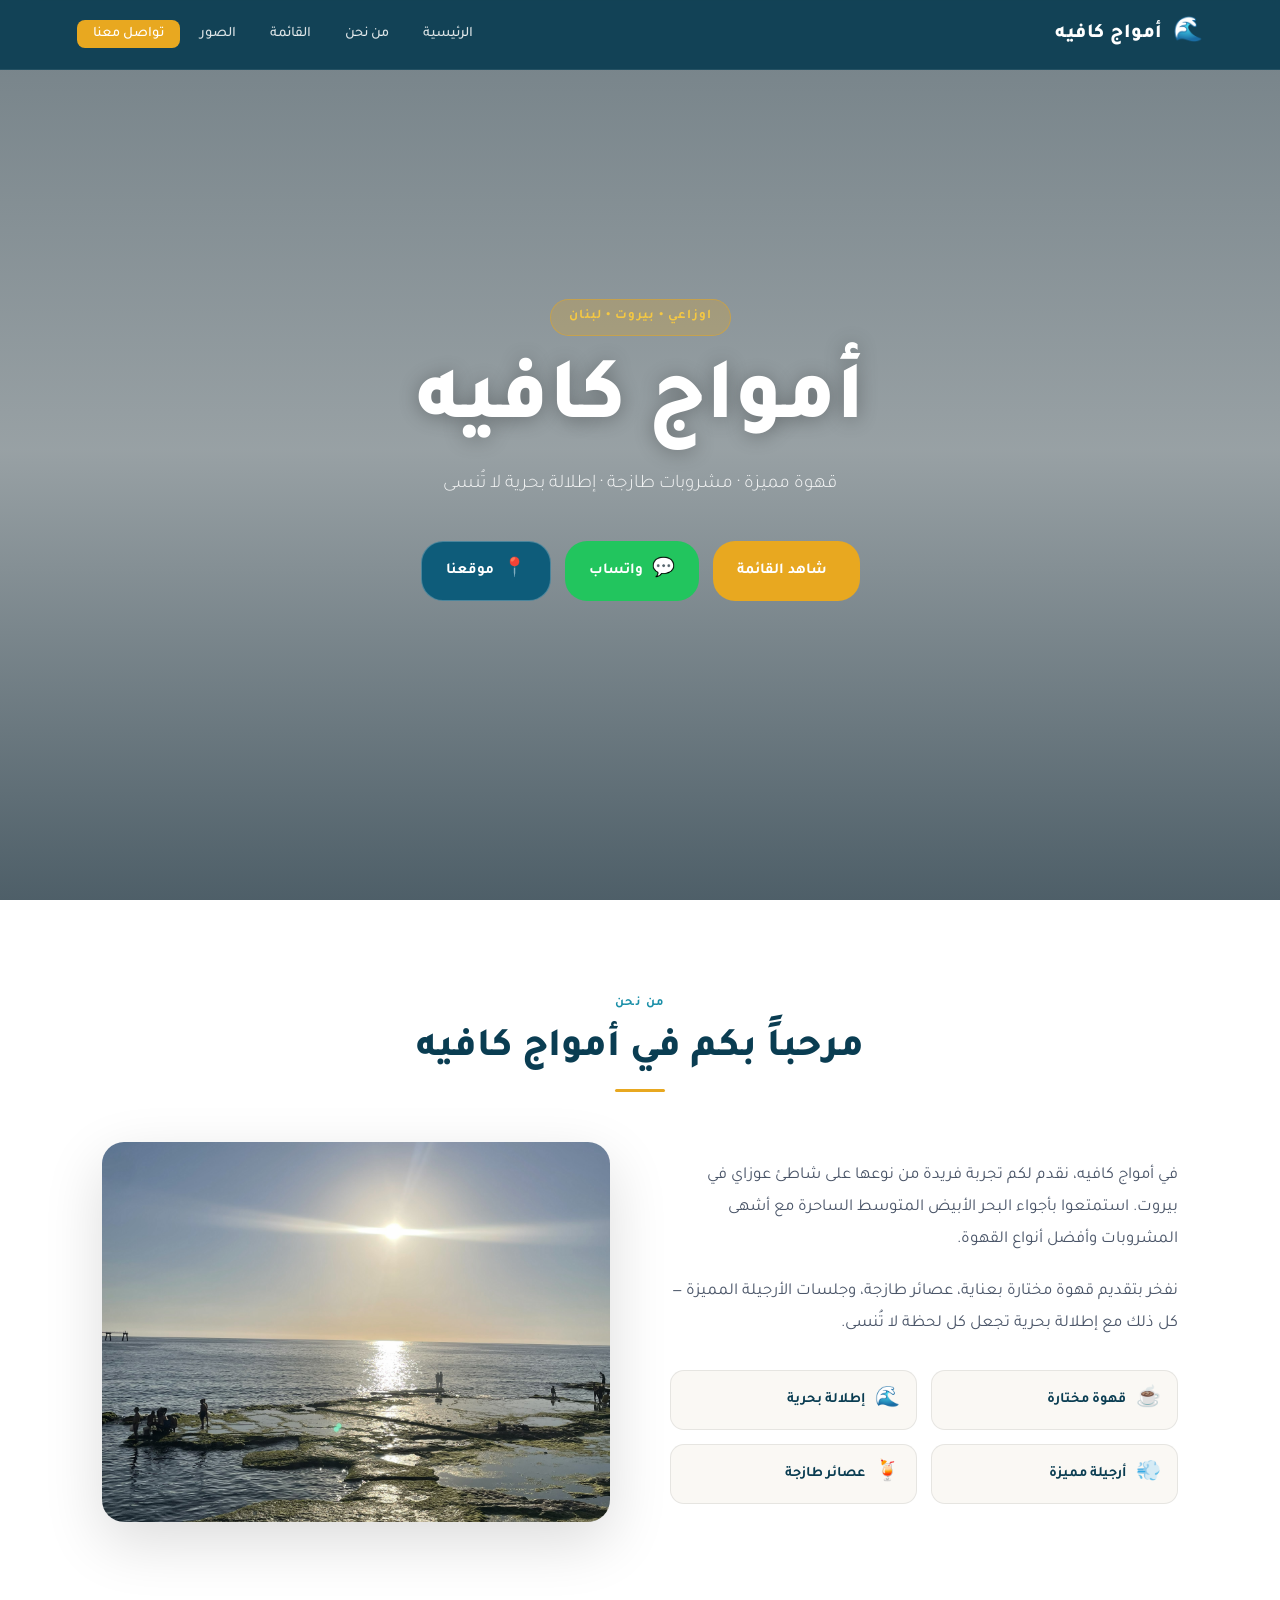
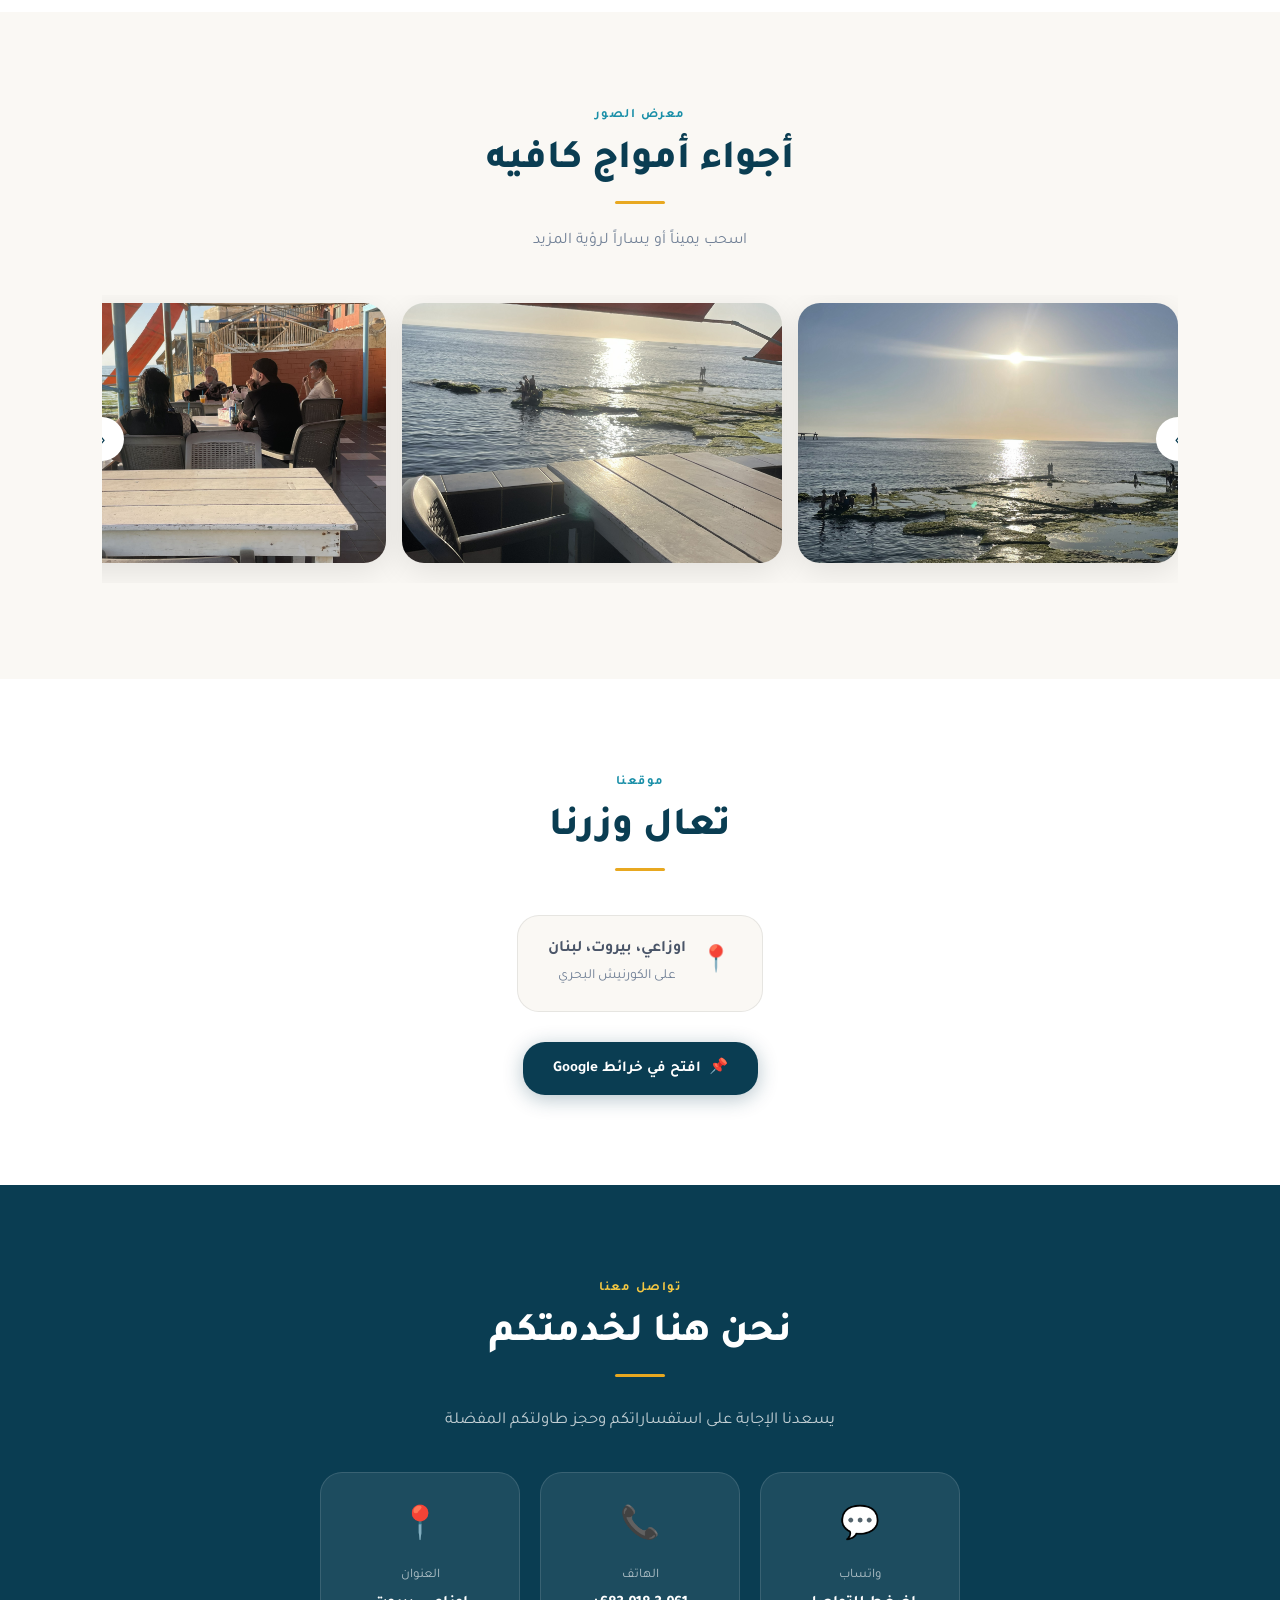
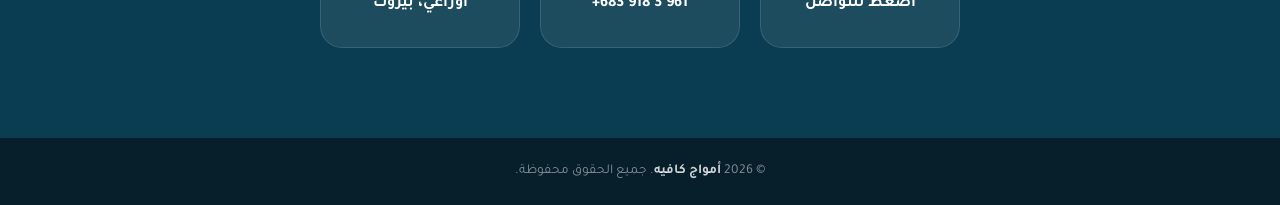
==== commit 02fb37fe: "." ====
--- a/index.html
+++ b/index.html
@@ -4,7 +4,7 @@
     <meta charset="UTF-8">
     <meta name="viewport" content="width=device-width, initial-scale=1.0">
     <title>أمواج كافيه | Amwaj Caffe</title>
-    <meta name="description" content="أمواج كافيه - قهوة مميزة، مشروبات طازجة، وإطلالة رائعة على البحر الأبيض المتوسط في عوزاي، بيروت">
+    <meta name="description" content="أمواج كافيه - قهوة مميزة، مشروبات طازجة، وإطلالة رائعة على البحر الأبيض المتوسط في اوزاعي، بيروت">
     <link rel="stylesheet" href="css/style.css">
     <link rel="preconnect" href="https://fonts.googleapis.com">
     <link rel="preconnect" href="https://fonts.gstatic.com" crossorigin>
@@ -51,13 +51,13 @@
 <section id="home" class="hero">
     <div class="hero-overlay"></div>
     <div class="hero-content">
-        <span class="hero-badge">عوزاي • بيروت • لبنان</span>
+        <span class="hero-badge">اوزاعي • بيروت • لبنان</span>
         <h1>أمواج كافيه</h1>
         <p>قهوة مميزة · مشروبات طازجة · إطلالة بحرية لا تُنسى</p>
 
         <div class="action-panel">
             <a href="menu.html" class="action-card menu">
-                <span class="icon">🍽️</span>
+                <span class="icon"></span>
                 شاهد القائمة
             </a>
             <a href="https://wa.me/9613918683" target="_blank" rel="noopener" class="action-card whatsapp">
@@ -172,7 +172,7 @@
     <div class="location-card">
         <span class="loc-icon">📍</span>
         <div>
-            <strong>عوزاي، بيروت، لبنان</strong><br>
+            <strong>اوزاعي، بيروت، لبنان</strong><br>
             <span style="font-size:0.87rem; color:var(--text-light);">على الكورنيش البحري</span>
         </div>
     </div>
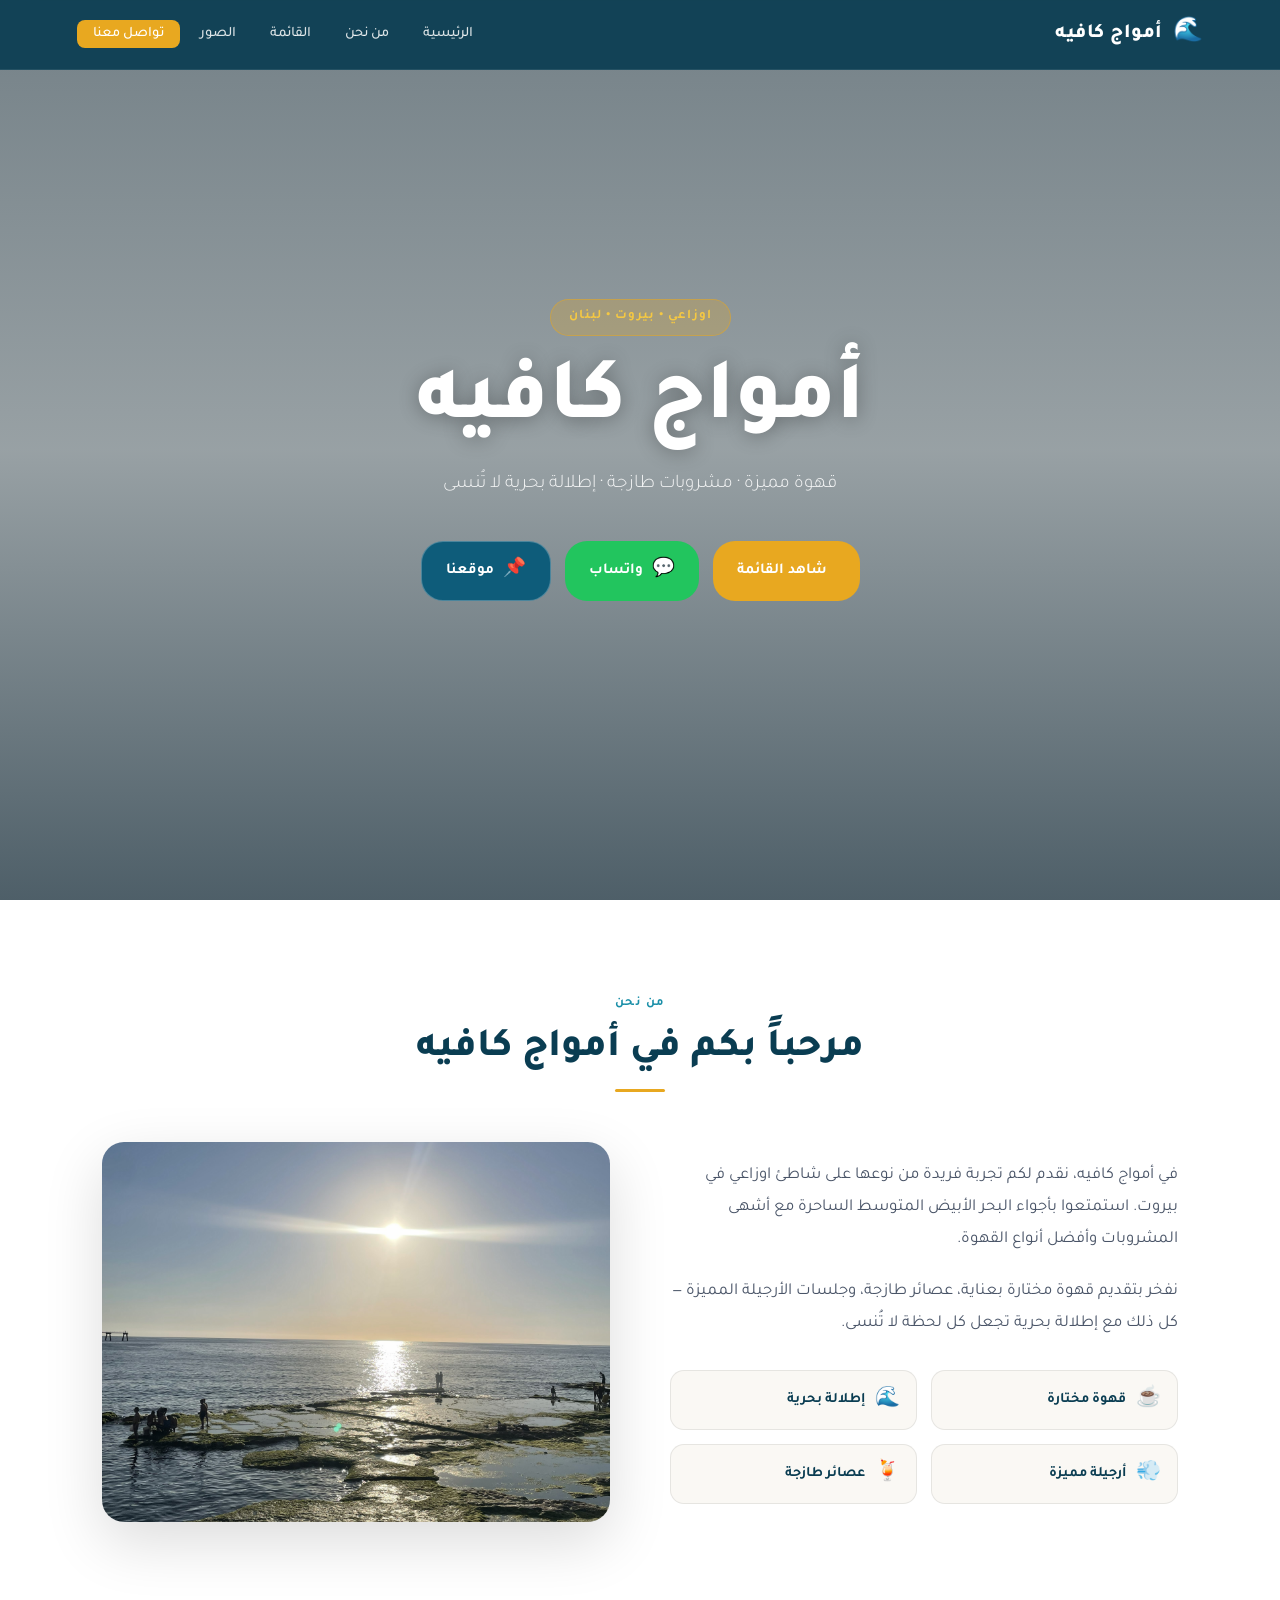
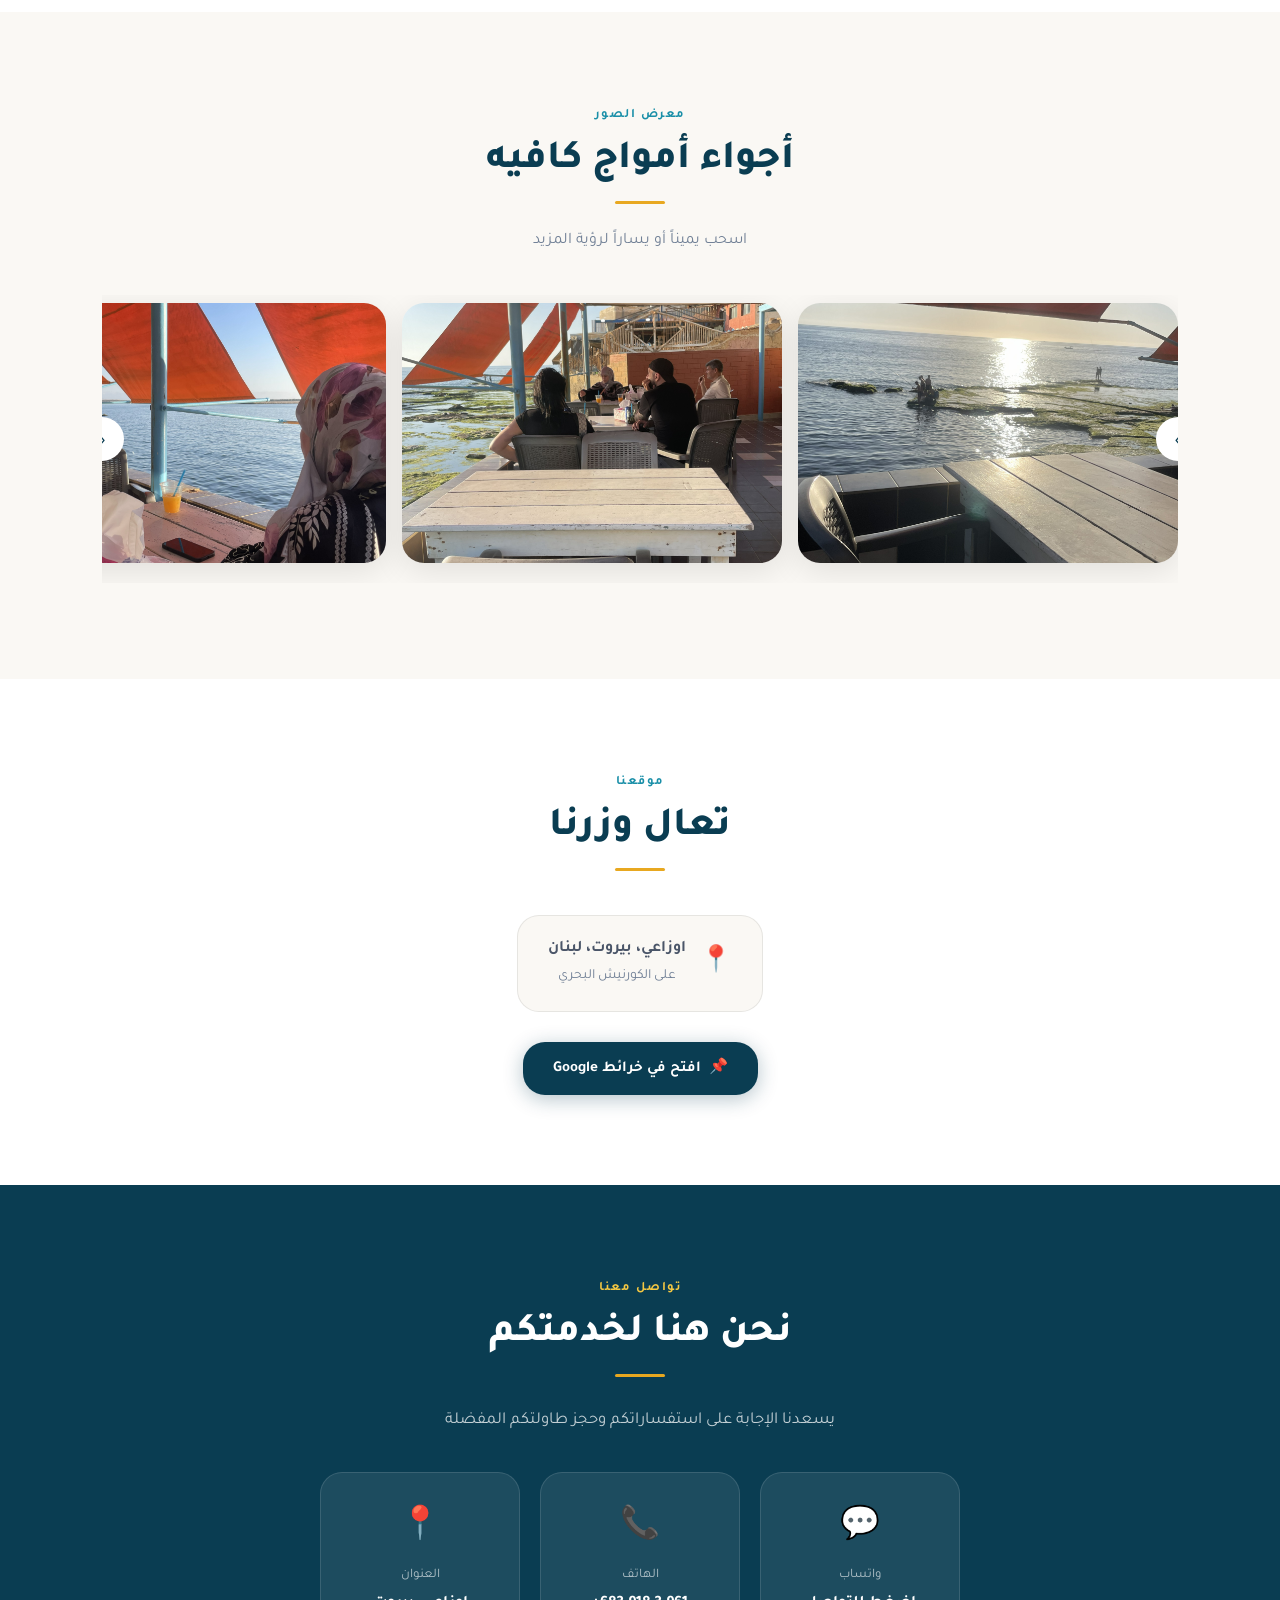
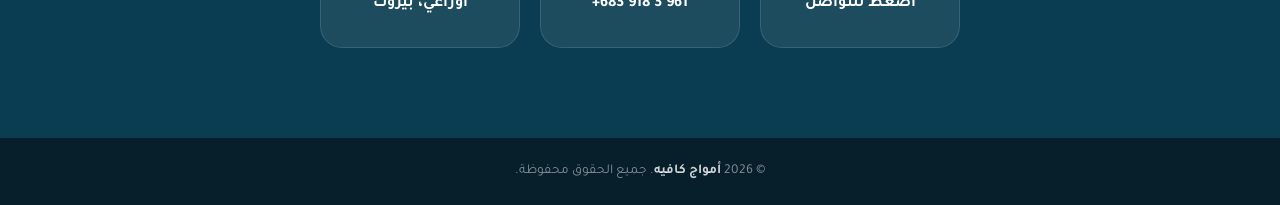
==== commit 26963988: "most newly edited files:" ====
--- a/index.html
+++ b/index.html
@@ -65,7 +65,7 @@
                 واتساب
             </a>
             <a href="https://maps.app.goo.gl/YJyVKjRDcAeYwZsJ9" target="_blank" rel="noopener" class="action-card location">
-                <span class="icon">📍</span>
+                <span class="icon">📌</span>
                 موقعنا
             </a>
         </div>
@@ -83,7 +83,7 @@
     <div class="about-grid">
         <div class="about-text">
             <p>
-                في أمواج كافيه، نقدم لكم تجربة فريدة من نوعها على شاطئ عوزاي في بيروت. استمتعوا بأجواء البحر الأبيض المتوسط الساحرة مع أشهى المشروبات وأفضل أنواع القهوة.
+                في أمواج كافيه، نقدم لكم تجربة فريدة من نوعها على شاطئ اوزاعي في بيروت. استمتعوا بأجواء البحر الأبيض المتوسط الساحرة مع أشهى المشروبات وأفضل أنواع القهوة.
             </p>
             <p>
                 نفخر بتقديم قهوة مختارة بعناية، عصائر طازجة، وجلسات الأرجيلة المميزة — كل ذلك مع إطلالة بحرية تجعل كل لحظة لا تُنسى.
@@ -125,10 +125,10 @@
         <button class="gallery-arrow next" id="galleryNext" aria-label="التالي">&#8249;</button>
 
         <div class="gallery-track" id="galleryTrack">
-            <div class="gallery-item">
+            <!-- <div class="gallery-item">
                 <img src="images/sea_view.jpg" alt="إطلالة البحر" loading="lazy">
                 <div class="gallery-item-overlay"></div>
-            </div>
+            </div> -->
             <div class="gallery-item">
                 <img src="images/table.jpg" alt="طاولات المقهى" loading="lazy">
                 <div class="gallery-item-overlay"></div>
